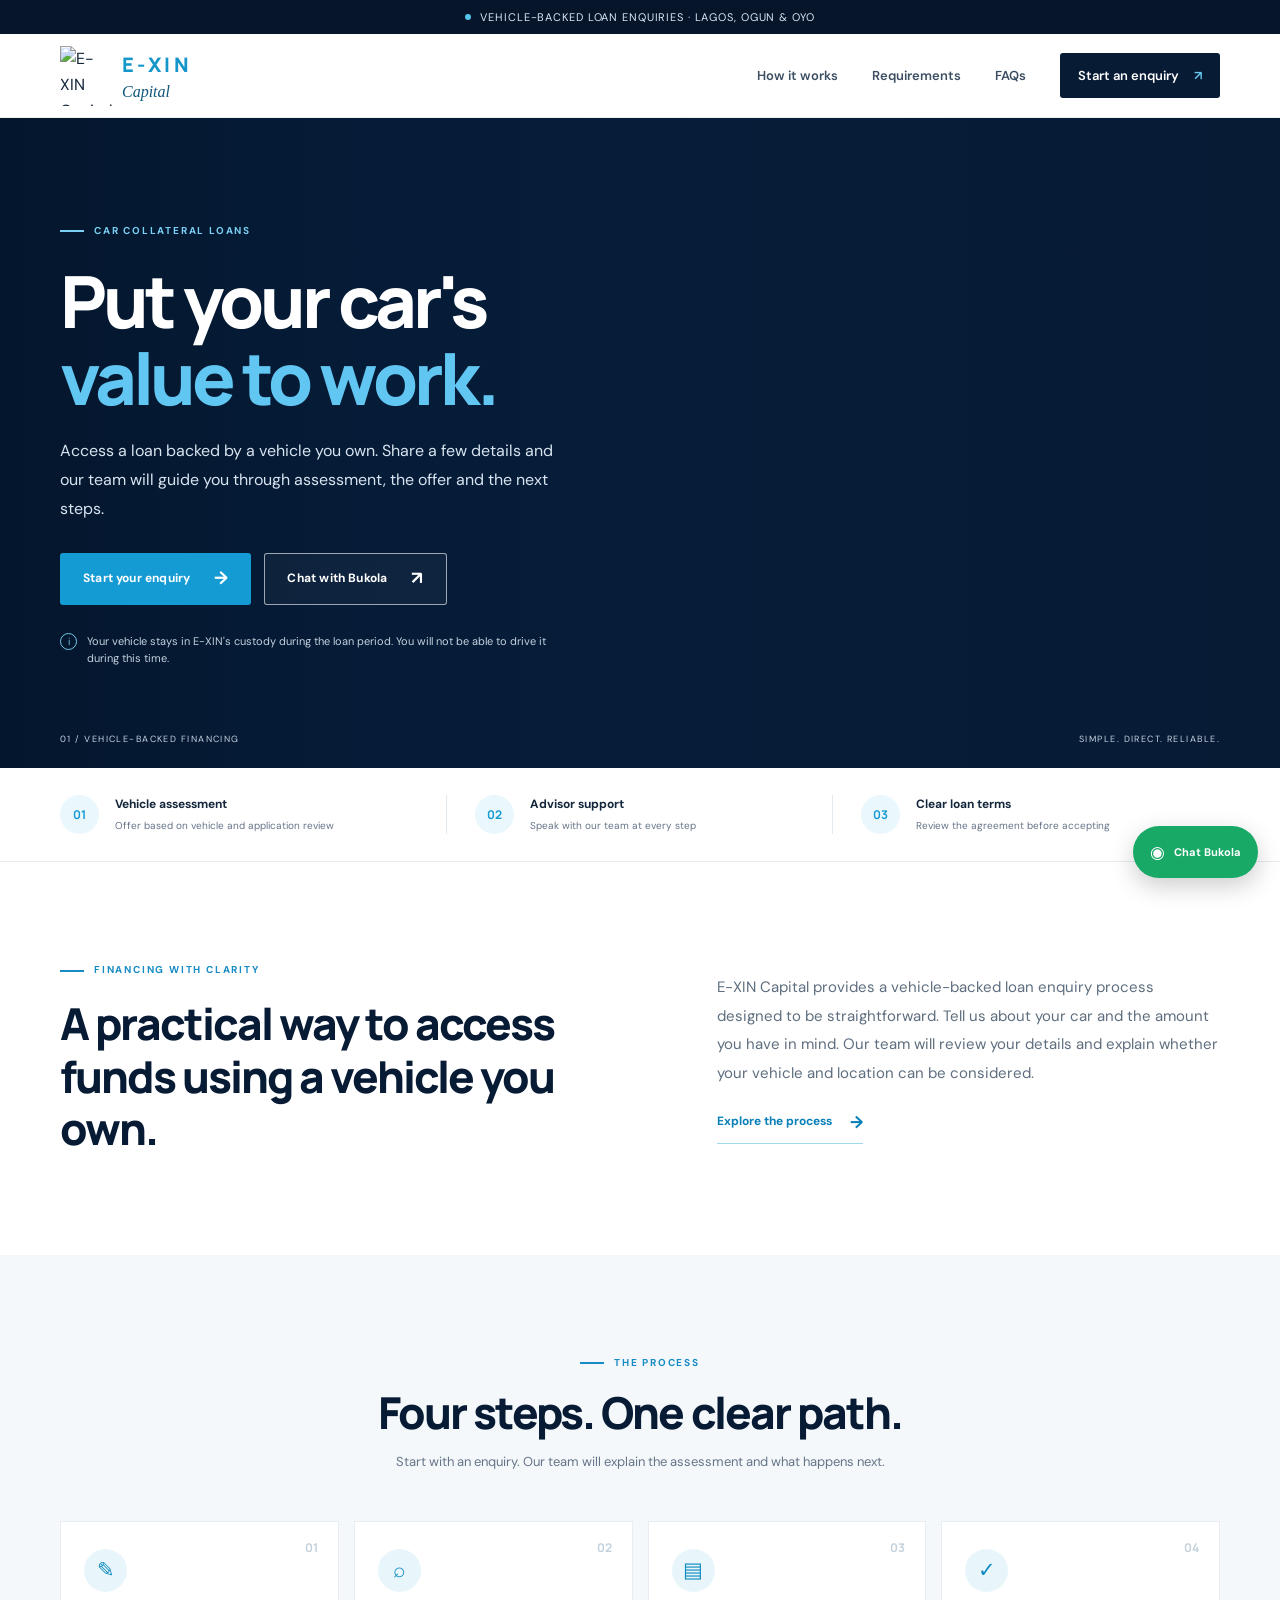
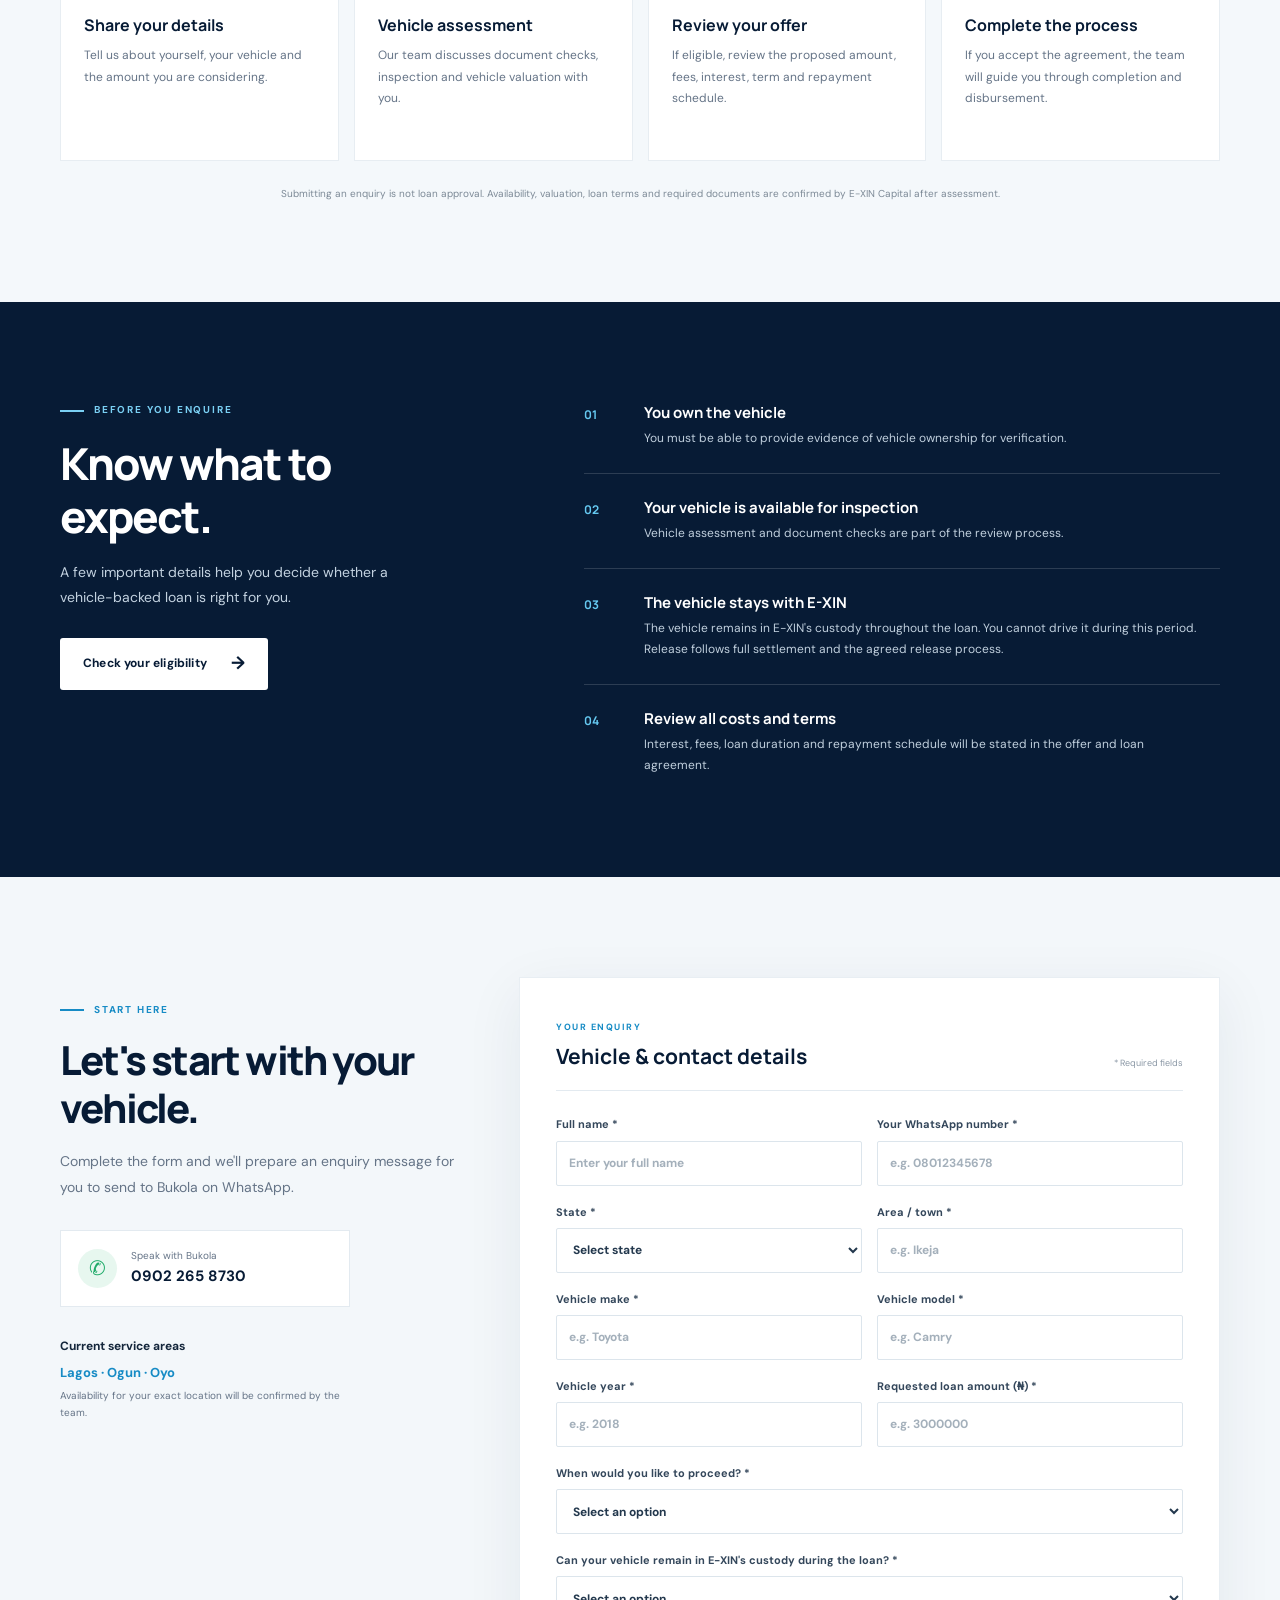
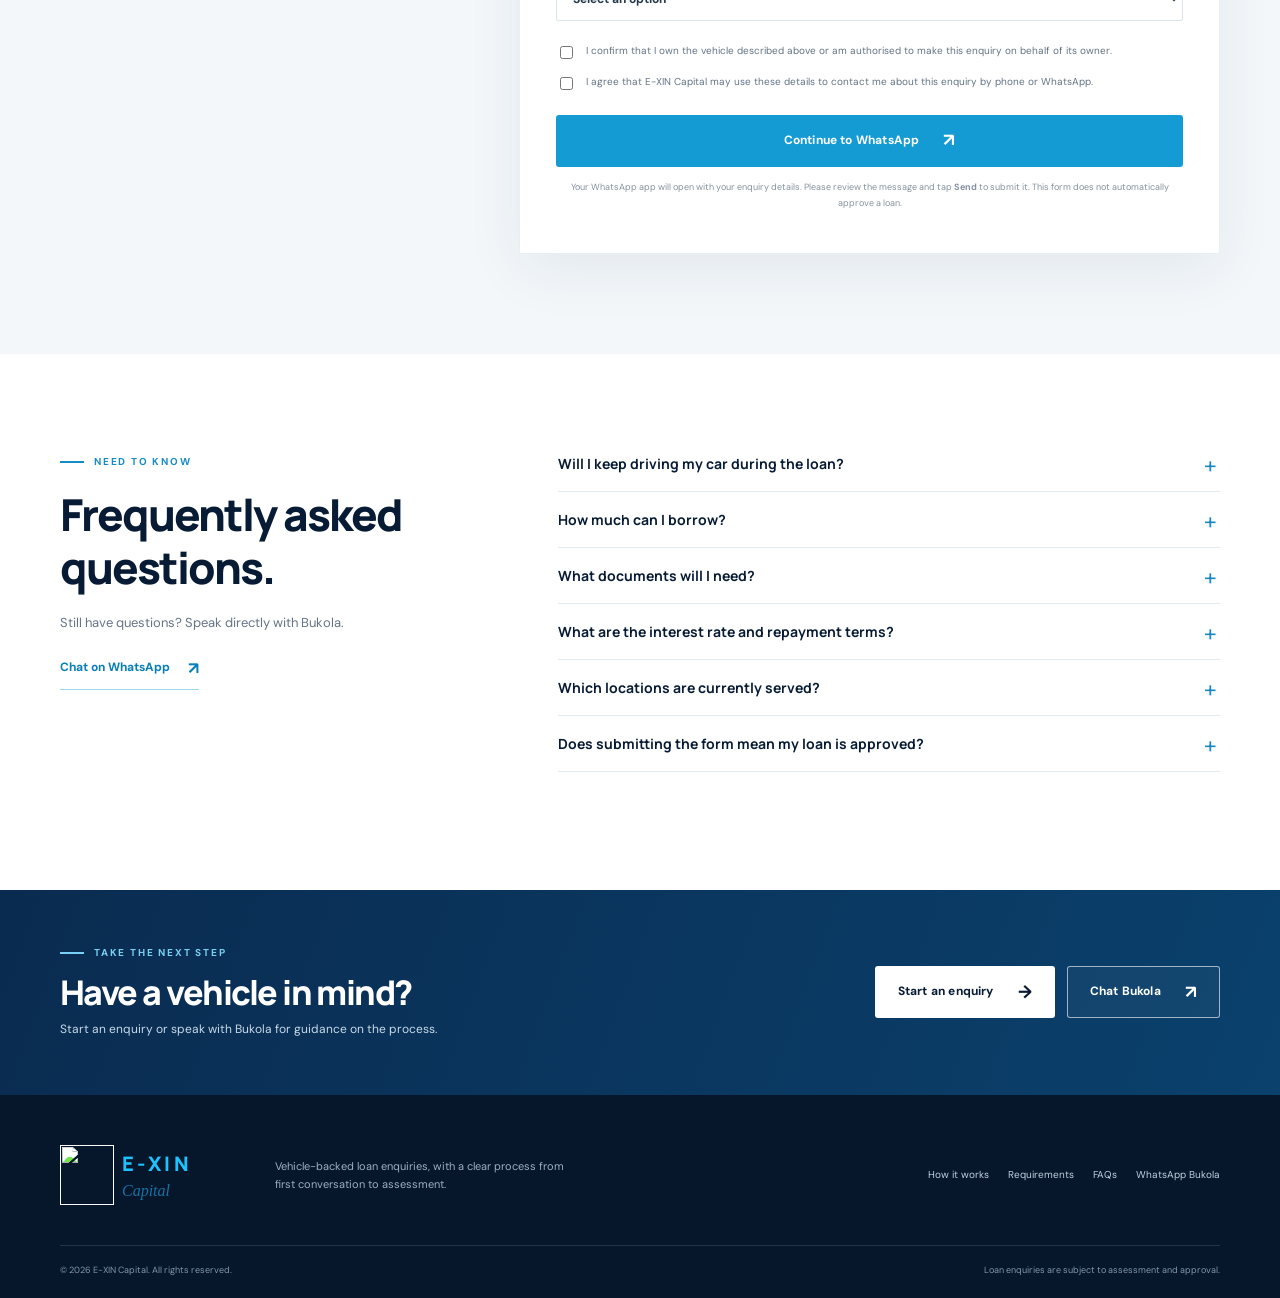
==== index.html @ 6fe63a4e "Add files via upload" ====
<!DOCTYPE html>
<html lang="en">
<head>
  <meta charset="UTF-8">
  <meta name="viewport" content="width=device-width, initial-scale=1.0">
  <meta name="theme-color" content="#071b35">
  <meta name="description" content="Explore vehicle-backed loan enquiries with E-XIN Capital. Submit your vehicle details and speak with an advisor in Lagos, Ogun or Oyo.">
  <title>Car Collateral Loans | E-XIN Capital</title>
  <link rel="preconnect" href="https://fonts.googleapis.com">
  <link rel="preconnect" href="https://fonts.gstatic.com" crossorigin>
  <link href="https://fonts.googleapis.com/css2?family=DM+Sans:wght@400;500;600;700&family=Manrope:wght@400;500;600;700;800&display=swap" rel="stylesheet">
  <link rel="stylesheet" href="style.css">
  <script defer src="script.js"></script>
</head>
<body>
  <div class="announcement"><span class="announcement-dot"></span> Vehicle-backed loan enquiries · Lagos, Ogun &amp; Oyo</div>
  <header class="site-header" id="top">
    <div class="container nav-wrap">
      <a class="brand" href="#top" aria-label="E-XIN Capital home">
        <img src="assets/exin-logo.png" alt="E-XIN Capital logo">
        <span class="brand-copy"><strong>E-XIN</strong><em>Capital</em></span>
      </a>
      <button class="menu-toggle" id="menuToggle" aria-label="Open navigation" aria-expanded="false"><span></span><span></span><span></span></button>
      <nav class="main-nav" id="mainNav" aria-label="Main navigation">
        <a href="#how-it-works">How it works</a>
        <a href="#requirements">Requirements</a>
        <a href="#faqs">FAQs</a>
        <a class="nav-cta" href="#enquiry">Start an enquiry <span>↗</span></a>
      </nav>
    </div>
  </header>

  <main>
    <section class="hero">
      <div class="hero-image" role="img" aria-label="Premium vehicle outside a modern office"></div>
      <div class="hero-shade"></div>
      <div class="container hero-content">
        <div class="eyebrow light"><span></span> CAR COLLATERAL LOANS</div>
        <h1>Put your car's<br><span>value to work.</span></h1>
        <p class="hero-lead">Access a loan backed by a vehicle you own. Share a few details and our team will guide you through assessment, the offer and the next steps.</p>
        <div class="hero-actions">
          <a class="btn btn-primary" href="#enquiry">Start your enquiry <span>→</span></a>
          <a class="btn btn-outline" href="https://wa.me/2349022658730?text=Hello%20Bukola%2C%20I%27d%20like%20to%20make%20an%20enquiry%20about%20a%20car%20collateral%20loan." target="_blank" rel="noopener">Chat with Bukola <span>↗</span></a>
        </div>
        <div class="hero-note"><span class="note-icon">i</span> Your vehicle stays in E-XIN's custody during the loan period. You will not be able to drive it during this time.</div>
      </div>
      <div class="hero-bottom container"><span>01 / VEHICLE-BACKED FINANCING</span><span>Simple. Direct. Reliable.</span></div>
    </section>

    <section class="trust-strip" aria-label="Service highlights">
      <div class="container trust-grid">
        <div><span class="trust-icon">01</span><p><strong>Vehicle assessment</strong><small>Offer based on vehicle and application review</small></p></div>
        <div><span class="trust-icon">02</span><p><strong>Advisor support</strong><small>Speak with our team at every step</small></p></div>
        <div><span class="trust-icon">03</span><p><strong>Clear loan terms</strong><small>Review the agreement before accepting</small></p></div>
      </div>
    </section>

    <section class="section intro-section">
      <div class="container two-col intro-grid">
        <div>
          <div class="eyebrow"><span></span> FINANCING WITH CLARITY</div>
          <h2>A practical way to access funds using a vehicle you own.</h2>
        </div>
        <div class="intro-copy"><p>E-XIN Capital provides a vehicle-backed loan enquiry process designed to be straightforward. Tell us about your car and the amount you have in mind. Our team will review your details and explain whether your vehicle and location can be considered.</p><a class="text-link" href="#how-it-works">Explore the process <span>→</span></a></div>
      </div>
    </section>

    <section class="section process-section" id="how-it-works">
      <div class="container">
        <div class="section-heading centered"><div class="eyebrow"><span></span> THE PROCESS</div><h2>Four steps. One clear path.</h2><p>Start with an enquiry. Our team will explain the assessment and what happens next.</p></div>
        <div class="steps-grid">
          <article class="step-card"><span class="step-no">01</span><div class="step-symbol">✎</div><h3>Share your details</h3><p>Tell us about yourself, your vehicle and the amount you are considering.</p></article>
          <article class="step-card"><span class="step-no">02</span><div class="step-symbol">⌕</div><h3>Vehicle assessment</h3><p>Our team discusses document checks, inspection and vehicle valuation with you.</p></article>
          <article class="step-card"><span class="step-no">03</span><div class="step-symbol">▤</div><h3>Review your offer</h3><p>If eligible, review the proposed amount, fees, interest, term and repayment schedule.</p></article>
          <article class="step-card"><span class="step-no">04</span><div class="step-symbol">✓</div><h3>Complete the process</h3><p>If you accept the agreement, the team will guide you through completion and disbursement.</p></article>
        </div>
        <p class="process-disclaimer">Submitting an enquiry is not loan approval. Availability, valuation, loan terms and required documents are confirmed by E-XIN Capital after assessment.</p>
      </div>
    </section>

    <section class="section requirements-section" id="requirements">
      <div class="container requirements-grid">
        <div class="requirements-copy"><div class="eyebrow light"><span></span> BEFORE YOU ENQUIRE</div><h2>Know what to expect.</h2><p>A few important details help you decide whether a vehicle-backed loan is right for you.</p><a class="btn btn-light" href="#enquiry">Check your eligibility <span>→</span></a></div>
        <div class="requirements-list">
          <article><span>01</span><div><h3>You own the vehicle</h3><p>You must be able to provide evidence of vehicle ownership for verification.</p></div></article>
          <article><span>02</span><div><h3>Your vehicle is available for inspection</h3><p>Vehicle assessment and document checks are part of the review process.</p></div></article>
          <article><span>03</span><div><h3>The vehicle stays with E-XIN</h3><p>The vehicle remains in E-XIN's custody throughout the loan. You cannot drive it during this period. Release follows full settlement and the agreed release process.</p></div></article>
          <article><span>04</span><div><h3>Review all costs and terms</h3><p>Interest, fees, loan duration and repayment schedule will be stated in the offer and loan agreement.</p></div></article>
        </div>
      </div>
    </section>

    <section class="section enquiry-section" id="enquiry">
      <div class="container enquiry-layout">
        <div class="enquiry-aside">
          <div class="eyebrow"><span></span> START HERE</div>
          <h2>Let's start with your vehicle.</h2>
          <p>Complete the form and we'll prepare an enquiry message for you to send to Bukola on WhatsApp.</p>
          <div class="contact-card"><div class="contact-icon">✆</div><div><small>Speak with Bukola</small><a href="https://wa.me/2349022658730" target="_blank" rel="noopener">0902 265 8730</a></div></div>
          <div class="service-note"><strong>Current service areas</strong><span>Lagos · Ogun · Oyo</span><small>Availability for your exact location will be confirmed by the team.</small></div>
        </div>
        <div class="form-card">
          <div class="form-card-head"><div><span class="form-kicker">YOUR ENQUIRY</span><h3>Vehicle &amp; contact details</h3></div><span class="required-note">* Required fields</span></div>
          <form id="enquiryForm">
            <div class="form-grid">
              <label>Full name *<input name="name" type="text" placeholder="Enter your full name" autocomplete="name" required></label>
              <label>Your WhatsApp number *<input name="phone" type="tel" placeholder="e.g. 08012345678" autocomplete="tel" required></label>
              <label>State *<select name="state" required><option value="">Select state</option><option>Lagos</option><option>Ogun</option><option>Oyo</option><option>Other</option></select></label>
              <label>Area / town *<input name="area" type="text" placeholder="e.g. Ikeja" required></label>
              <label>Vehicle make *<input name="make" type="text" placeholder="e.g. Toyota" required></label>
              <label>Vehicle model *<input name="model" type="text" placeholder="e.g. Camry" required></label>
              <label>Vehicle year *<input name="year" type="number" min="1980" max="2035" placeholder="e.g. 2018" required></label>
              <label>Requested loan amount (₦) *<input name="amount" type="number" min="1" step="1000" placeholder="e.g. 3000000" required></label>
              <label class="full-field">When would you like to proceed? *<select name="timeline" required><option value="">Select an option</option><option>As soon as possible</option><option>Within a week</option><option>Within a month</option><option>Just making enquiries</option></select></label>
              <label class="full-field">Can your vehicle remain in E-XIN's custody during the loan? *<select name="custody" required><option value="">Select an option</option><option>Yes</option><option>No</option><option>I need more information</option></select></label>
            </div>
            <div class="consent-wrap"><label class="check-label"><input type="checkbox" name="ownership" required><span>I confirm that I own the vehicle described above or am authorised to make this enquiry on behalf of its owner.</span></label><label class="check-label"><input type="checkbox" name="consent" required><span>I agree that E-XIN Capital may use these details to contact me about this enquiry by phone or WhatsApp.</span></label></div>
            <button class="btn btn-primary submit-btn" type="submit">Continue to WhatsApp <span>↗</span></button>
            <p class="form-footnote">Your WhatsApp app will open with your enquiry details. Please review the message and tap <strong>Send</strong> to submit it. This form does not automatically approve a loan.</p>
            <p class="form-error" id="formError" role="alert" aria-live="polite"></p>
          </form>
        </div>
      </div>
    </section>

    <section class="section faq-section" id="faqs">
      <div class="container faq-layout">
        <div><div class="eyebrow"><span></span> NEED TO KNOW</div><h2>Frequently asked questions.</h2><p>Still have questions? Speak directly with Bukola.</p><a class="text-link" href="https://wa.me/2349022658730?text=Hello%20Bukola%2C%20I%20have%20a%20question%20about%20E-XIN%20Capital%20car%20collateral%20loans." target="_blank" rel="noopener">Chat on WhatsApp <span>↗</span></a></div>
        <div class="faq-list">
          <details><summary>Will I keep driving my car during the loan?</summary><p>No. The vehicle stays in E-XIN's custody throughout the loan period, so you will not be able to drive it during this time.</p></details>
          <details><summary>How much can I borrow?</summary><p>The available amount depends on the vehicle assessment and your application. The team will confirm any offer after reviewing your details.</p></details>
          <details><summary>What documents will I need?</summary><p>Be ready to provide identification and vehicle ownership documents. Your advisor will confirm the exact documents required for your vehicle.</p></details>
          <details><summary>What are the interest rate and repayment terms?</summary><p>Interest, fees, loan duration and repayment schedule are confirmed after assessment and set out in the loan agreement. Review them carefully before accepting an offer.</p></details>
          <details><summary>Which locations are currently served?</summary><p>Enquiries are currently accepted from Lagos, Ogun and Oyo. E-XIN will confirm availability for your exact area.</p></details>
          <details><summary>Does submitting the form mean my loan is approved?</summary><p>No. The form is an enquiry only. Loan availability and approval are subject to assessment and confirmation by E-XIN Capital.</p></details>
        </div>
      </div>
    </section>

    <section class="final-cta"><div class="container final-cta-inner"><div><span class="eyebrow light"><span></span> TAKE THE NEXT STEP</span><h2>Have a vehicle in mind?</h2><p>Start an enquiry or speak with Bukola for guidance on the process.</p></div><div class="final-actions"><a class="btn btn-light" href="#enquiry">Start an enquiry <span>→</span></a><a class="btn btn-outline" href="https://wa.me/2349022658730?text=Hello%20Bukola%2C%20I%27d%20like%20to%20discuss%20a%20car%20collateral%20loan." target="_blank" rel="noopener">Chat Bukola <span>↗</span></a></div></div></section>
  </main>

  <footer class="site-footer"><div class="container footer-main"><a class="brand footer-brand" href="#top"><img src="assets/exin-logo.png" alt=""><span class="brand-copy"><strong>E-XIN</strong><em>Capital</em></span></a><p>Vehicle-backed loan enquiries, with a clear process from first conversation to assessment.</p><div class="footer-links"><a href="#how-it-works">How it works</a><a href="#requirements">Requirements</a><a href="#faqs">FAQs</a><a href="https://wa.me/2349022658730" target="_blank" rel="noopener">WhatsApp Bukola</a></div></div><div class="container footer-bottom"><span>© <span id="year"></span> E-XIN Capital. All rights reserved.</span><span>Loan enquiries are subject to assessment and approval.</span></div></footer>
  <a class="floating-whatsapp" href="https://wa.me/2349022658730?text=Hello%20Bukola%2C%20I%27d%20like%20to%20make%20an%20enquiry." target="_blank" rel="noopener" aria-label="Chat with Bukola on WhatsApp"><span>◉</span><b>Chat Bukola</b></a>
</body>
</html>
---- style.css ----
:root{--navy:#071b35;--navy2:#0c2b50;--blue:#168bc5;--cyan:#46b6e8;--ink:#14263b;--muted:#657487;--line:#e3eaf0;--pale:#f4f8fb;--white:#fff;--green:#1eaa68;--shadow:0 20px 60px rgba(8,30,55,.10)}
*{box-sizing:border-box}html{scroll-behavior:smooth;scroll-padding-top:90px}body{margin:0;font-family:'DM Sans',sans-serif;color:var(--ink);background:#fff;line-height:1.65}a{color:inherit;text-decoration:none}button,input,select{font:inherit}.container{width:min(1160px,calc(100% - 48px));margin-inline:auto}.announcement{height:34px;background:#06152a;color:#d8e8f5;text-align:center;font-size:11px;letter-spacing:.08em;text-transform:uppercase;display:flex;align-items:center;justify-content:center;gap:9px}.announcement-dot{width:6px;height:6px;border-radius:50%;background:#55c4ed}.site-header{height:84px;background:#fff;position:sticky;top:0;z-index:20;border-bottom:1px solid rgba(10,35,60,.07)}.nav-wrap{height:100%;display:flex;align-items:center;justify-content:space-between}.brand{display:flex;align-items:center;gap:8px;height:70px}.brand img{width:54px;height:60px;object-fit:contain}.brand-copy{display:flex;flex-direction:column;line-height:1}.brand-copy strong{font:800 20px 'Manrope',sans-serif;letter-spacing:.17em;color:#1596c9}.brand-copy em{font:italic 16px Georgia,serif;color:#12577c;margin-top:5px}.main-nav{display:flex;align-items:center;gap:34px;font-size:13px;font-weight:600;color:#3c4e61}.main-nav>a:not(.nav-cta):hover,.footer-links a:hover{color:var(--blue)}.nav-cta{padding:12px 18px;background:var(--navy);color:#fff;border-radius:3px}.nav-cta span{margin-left:12px;color:#6ac8ef}.menu-toggle{display:none;background:none;border:0;padding:10px}.menu-toggle span{display:block;width:24px;height:2px;background:var(--navy);margin:5px}
.hero{height:650px;min-height:590px;position:relative;display:flex;align-items:center;overflow:hidden;background:var(--navy);color:#fff}.hero-image,.hero-shade{position:absolute;inset:0}.hero-image{background:url('assets/hero-car-finance.png') center center/cover no-repeat}.hero-shade{background:linear-gradient(90deg,rgba(4,22,45,.97) 0%,rgba(5,28,56,.91) 30%,rgba(5,30,59,.52) 55%,rgba(5,25,48,.08) 100%)}.hero-content{position:relative;z-index:1;padding-top:5px}.eyebrow{display:flex;align-items:center;gap:10px;color:#168bc5;font-size:10px;font-weight:700;letter-spacing:.18em;text-transform:uppercase}.eyebrow>span{width:24px;height:2px;background:currentColor}.eyebrow.light{color:#7ad0f4}.hero h1{font:800 clamp(44px,6vw,72px)/1.08 'Manrope',sans-serif;letter-spacing:-.055em;margin:22px 0 20px;max-width:620px}.hero h1 span{color:#61c6f1}.hero-lead{max-width:510px;color:#d8e4f0;font-size:16px;line-height:1.8;margin:0 0 29px}.hero-actions{display:flex;gap:13px;flex-wrap:wrap}.btn{min-height:52px;padding:0 22px;display:inline-flex;align-items:center;justify-content:center;gap:24px;border:1px solid transparent;border-radius:3px;font-size:12px;font-weight:700;letter-spacing:.015em;transition:.2s ease;cursor:pointer}.btn span{font-size:18px}.btn-primary{background:#159bd3;color:#fff}.btn-primary:hover{background:#087cad;transform:translateY(-2px)}.btn-outline{border-color:rgba(255,255,255,.6);color:#fff;background:rgba(255,255,255,.04)}.btn-outline:hover{background:#fff;color:var(--navy)}.hero-note{display:flex;gap:10px;align-items:flex-start;margin-top:28px;max-width:510px;color:#c4d2df;font-size:11px;line-height:1.6}.note-icon{width:17px;height:17px;flex:0 0 17px;border:1px solid #75c9eb;border-radius:50%;display:grid;place-items:center;color:#75c9eb;font-size:10px}.hero-bottom{position:absolute;bottom:21px;left:50%;transform:translateX(-50%);display:flex;justify-content:space-between;color:#c5d3e1;font-size:9px;letter-spacing:.16em;text-transform:uppercase}.trust-strip{background:#fff;border-bottom:1px solid var(--line)}.trust-grid{display:grid;grid-template-columns:repeat(3,1fr);padding:27px 0}.trust-grid>div{display:flex;align-items:center;gap:16px;padding:0 28px;border-right:1px solid var(--line)}.trust-grid>div:first-child{padding-left:0}.trust-grid>div:last-child{border:0}.trust-icon{font:700 12px 'Manrope',sans-serif;color:#159bd3;background:#eaf7fc;width:39px;height:39px;border-radius:50%;display:grid;place-items:center;flex-shrink:0}.trust-grid p{margin:0;display:flex;flex-direction:column}.trust-grid strong{font-size:12px}.trust-grid small{font-size:10px;color:var(--muted);margin-top:3px}
.section{padding:100px 0}.two-col{display:grid;grid-template-columns:1.05fr .95fr;gap:100px;align-items:center}.intro-section h2,.section-heading h2,.requirements-copy h2,.enquiry-aside h2,.faq-layout h2,.final-cta h2{font:800 clamp(30px,4vw,44px)/1.2 'Manrope',sans-serif;letter-spacing:-.045em;margin:18px 0 0;color:var(--navy)}.intro-copy p{font-size:15px;line-height:1.9;color:#5e6e7e;margin:0 0 20px}.text-link{display:inline-flex;gap:18px;align-items:center;color:#087fb7;font-weight:700;font-size:12px;border-bottom:1px solid #9dd8ef;padding-bottom:7px}.text-link span{font-size:17px}.process-section{background:#f4f8fb}.section-heading.centered{text-align:center;max-width:650px;margin:0 auto 48px}.section-heading.centered .eyebrow{justify-content:center}.section-heading h2{margin-top:14px}.section-heading p{color:var(--muted);font-size:13px;margin-top:13px}.steps-grid{display:grid;grid-template-columns:repeat(4,1fr);gap:15px}.step-card{background:#fff;border:1px solid #e7edf2;padding:27px 23px 30px;min-height:240px;position:relative;transition:.2s}.step-card:hover{transform:translateY(-5px);box-shadow:var(--shadow)}.step-no{position:absolute;right:20px;top:17px;color:#c3d1dc;font:700 12px 'Manrope',sans-serif}.step-symbol{width:43px;height:43px;border-radius:50%;background:#e8f6fc;color:#108bc1;display:grid;place-items:center;font-size:21px;margin-bottom:22px}.step-card h3{font:700 16px 'Manrope',sans-serif;margin:0 0 9px;color:var(--navy)}.step-card p{font-size:12px;line-height:1.8;color:var(--muted);margin:0}.process-disclaimer{text-align:center;font-size:10px;color:#7c8996;margin:25px auto 0;max-width:780px}.requirements-section{background:var(--navy);color:#fff}.requirements-grid{display:grid;grid-template-columns:.8fr 1.2fr;gap:100px;align-items:start}.requirements-copy h2{color:#fff}.requirements-copy>p{color:#c3d2e0;font-size:14px;line-height:1.8;margin:17px 0 28px;max-width:360px}.btn-light{background:#fff;color:var(--navy)}.btn-light:hover{background:#dff4fc}.requirements-list article{display:grid;grid-template-columns:40px 1fr;gap:20px;padding:0 0 23px;margin-bottom:23px;border-bottom:1px solid rgba(255,255,255,.15)}.requirements-list article:last-child{border:0;margin:0;padding:0}.requirements-list article>span{font:700 12px 'Manrope',sans-serif;color:#65c9f1;padding-top:4px}.requirements-list h3{font:700 15px 'Manrope',sans-serif;margin:0 0 5px}.requirements-list p{color:#c0cfdd;font-size:12px;line-height:1.8;margin:0;max-width:560px}
.enquiry-section{background:#f3f7fa}.enquiry-layout{display:grid;grid-template-columns:.72fr 1.28fr;gap:65px;align-items:start}.enquiry-aside{padding-top:25px}.enquiry-aside h2{font-size:40px}.enquiry-aside>p{color:var(--muted);font-size:14px;line-height:1.8;margin:17px 0 30px}.contact-card{display:flex;gap:14px;align-items:center;padding:17px;background:#fff;border:1px solid var(--line);max-width:290px}.contact-icon{width:39px;height:39px;background:#e7f7ef;color:var(--green);border-radius:50%;display:grid;place-items:center;font-size:20px}.contact-card div:last-child{display:flex;flex-direction:column}.contact-card small{font-size:10px;color:var(--muted)}.contact-card a{font-weight:700;font-size:15px;color:var(--navy)}.service-note{display:flex;flex-direction:column;margin-top:30px;gap:5px}.service-note strong{font-size:12px}.service-note span{font-size:13px;color:#168bc5;font-weight:700}.service-note small{font-size:10px;color:var(--muted);max-width:280px}.form-card{background:#fff;padding:34px 36px;box-shadow:0 15px 55px rgba(15,44,71,.07);border:1px solid #e8eef3}.form-card-head{display:flex;justify-content:space-between;align-items:end;border-bottom:1px solid var(--line);padding-bottom:20px;margin-bottom:24px}.form-kicker{font-size:9px;color:#168bc5;font-weight:700;letter-spacing:.17em}.form-card-head h3{font:700 21px 'Manrope',sans-serif;color:var(--navy);margin:4px 0 0}.required-note{font-size:9px;color:#8a97a5}.form-grid{display:grid;grid-template-columns:1fr 1fr;gap:17px 15px}.form-grid label{font-size:11px;font-weight:700;color:#34475b;display:flex;flex-direction:column;gap:7px}.form-grid input,.form-grid select{height:45px;border:1px solid #dce5ec;background:#fff;border-radius:2px;padding:0 12px;color:#23384d;font-size:12px;outline:none;width:100%}.form-grid input:focus,.form-grid select:focus{border-color:#159bd3;box-shadow:0 0 0 3px rgba(21,155,211,.10)}.form-grid input::placeholder{color:#a4b0bb}.full-field{grid-column:1/-1}.consent-wrap{margin:22px 0;display:grid;gap:12px}.check-label{display:flex;align-items:flex-start;gap:10px;font-size:10px;line-height:1.6;color:#637386}.check-label input{accent-color:#128ec4;margin-top:3px;flex-shrink:0}.submit-btn{width:100%;border:0}.form-footnote{font-size:9px;line-height:1.7;color:#84919e;text-align:center;margin:13px 0 0}.form-error{color:#bd3030;font-size:11px;margin:8px 0 0;min-height:0}.faq-layout{display:grid;grid-template-columns:.75fr 1.25fr;gap:100px;align-items:start}.faq-layout>div:first-child>p{font-size:13px;color:var(--muted);margin:18px 0 20px}.faq-list details{border-bottom:1px solid var(--line);padding:0 0 18px;margin-bottom:18px}.faq-list summary{list-style:none;cursor:pointer;font:700 14px 'Manrope',sans-serif;color:var(--navy);position:relative;padding-right:35px}.faq-list summary::-webkit-details-marker{display:none}.faq-list summary:after{content:'+';position:absolute;right:3px;top:-4px;font:400 23px 'DM Sans',sans-serif;color:#168bc5}.faq-list details[open] summary:after{content:'−'}.faq-list details p{font-size:12px;color:var(--muted);line-height:1.8;margin:12px 35px 0 0}.final-cta{background:linear-gradient(110deg,#0a2b50,#0a416d);color:#fff;padding:55px 0}.final-cta-inner{display:flex;align-items:center;justify-content:space-between;gap:35px}.final-cta h2{color:#fff;font-size:34px;margin:11px 0 7px}.final-cta p{color:#c8d9e8;font-size:12px;margin:0}.final-actions{display:flex;gap:12px;flex-wrap:wrap}.site-footer{background:#06172c;color:#c1d0df;padding:45px 0 20px}.footer-main{display:grid;grid-template-columns:180px 1fr auto;gap:35px;align-items:center;padding-bottom:35px}.footer-brand{filter:brightness(1.3)}.footer-main>p{font-size:11px;color:#9eafbf;max-width:300px}.footer-links{display:flex;gap:19px;flex-wrap:wrap;font-size:10px}.footer-bottom{border-top:1px solid rgba(255,255,255,.12);padding-top:17px;display:flex;justify-content:space-between;gap:15px;font-size:9px;color:#8296aa}.floating-whatsapp{position:fixed;right:22px;bottom:22px;z-index:15;background:#19a967;color:#fff;display:flex;align-items:center;gap:9px;padding:12px 17px;border-radius:30px;box-shadow:0 8px 24px rgba(0,0,0,.2);font-size:11px}.floating-whatsapp span{font-size:17px}
@media(max-width:900px){.main-nav{gap:18px}.two-col,.requirements-grid,.enquiry-layout,.faq-layout{gap:45px}.hero{height:620px}.steps-grid{grid-template-columns:repeat(2,1fr)}.footer-main{grid-template-columns:150px 1fr}.footer-links{grid-column:1/-1}.trust-grid>div{padding:0 15px}}
@media(max-width:680px){.container{width:min(100% - 36px,560px)}.announcement{font-size:9px;letter-spacing:.04em}.site-header{height:72px}.brand{height:64px}.brand img{width:44px;height:54px}.brand-copy strong{font-size:17px}.brand-copy em{font-size:14px}.menu-toggle{display:block}.main-nav{display:none;position:absolute;top:72px;left:0;right:0;background:#fff;padding:18px 22px 24px;box-shadow:0 14px 25px rgba(8,30,55,.12);flex-direction:column;align-items:stretch;gap:0}.main-nav.open{display:flex}.main-nav a{padding:13px 5px;border-bottom:1px solid #edf1f4}.main-nav .nav-cta{margin-top:12px;text-align:center;border:0;padding:14px}.hero{height:auto;min-height:690px;align-items:flex-start;padding:83px 0 85px}.hero-image{background-position:61% center}.hero-shade{background:linear-gradient(90deg,rgba(4,22,45,.96),rgba(5,28,56,.82) 62%,rgba(5,25,48,.44)),linear-gradient(0deg,rgba(4,22,45,.48),transparent 55%)}.hero h1{font-size:47px;margin-top:19px}.hero-lead{font-size:14px;max-width:430px}.hero-actions{gap:10px}.btn{min-height:49px;padding:0 16px;gap:14px;font-size:11px}.hero-note{font-size:10px;max-width:420px}.hero-bottom{bottom:17px;font-size:8px;letter-spacing:.08em}.trust-grid{grid-template-columns:1fr;padding:10px 0}.trust-grid>div,.trust-grid>div:first-child{padding:14px 0;border-right:0;border-bottom:1px solid var(--line)}.trust-grid>div:last-child{border-bottom:0}.section{padding:70px 0}.two-col,.requirements-grid,.enquiry-layout,.faq-layout{grid-template-columns:1fr;gap:28px}.intro-section h2,.section-heading h2,.requirements-copy h2,.enquiry-aside h2,.faq-layout h2{font-size:33px}.intro-copy p{font-size:13px}.section-heading.centered{margin-bottom:32px}.steps-grid{gap:10px}.step-card{padding:21px 17px;min-height:225px}.step-card h3{font-size:14px}.step-card p{font-size:11px}.requirements-copy>p{font-size:13px}.requirements-list article{gap:12px}.enquiry-aside{padding-top:0}.enquiry-aside h2{max-width:400px}.enquiry-aside>p{font-size:13px;margin-bottom:20px}.service-note{margin-top:20px}.form-card{padding:25px 19px}.form-card-head{align-items:flex-start;gap:10px}.form-card-head h3{font-size:18px}.required-note{padding-top:9px;white-space:nowrap}.form-grid{grid-template-columns:1fr;gap:14px}.full-field{grid-column:auto}.form-grid input,.form-grid select{height:47px}.faq-layout{gap:32px}.faq-list summary{font-size:13px}.final-cta{padding:42px 0}.final-cta-inner{align-items:flex-start;flex-direction:column}.final-cta h2{font-size:30px}.final-actions{width:100%}.final-actions .btn{flex:1}.footer-main{grid-template-columns:1fr;gap:12px}.footer-main>p{margin:0}.footer-links{grid-column:auto;gap:15px}.footer-bottom{flex-direction:column;gap:6px;line-height:1.6}.floating-whatsapp{right:13px;bottom:13px;padding:11px 14px}.floating-whatsapp b{font-size:10px}}
@media(max-width:380px){.hero h1{font-size:41px}.hero-actions{flex-direction:column;align-items:stretch}.hero-actions .btn{width:100%}.steps-grid{grid-template-columns:1fr}.step-card{min-height:auto}.hero-bottom span:last-child{display:none}.form-card{padding-inline:15px}}
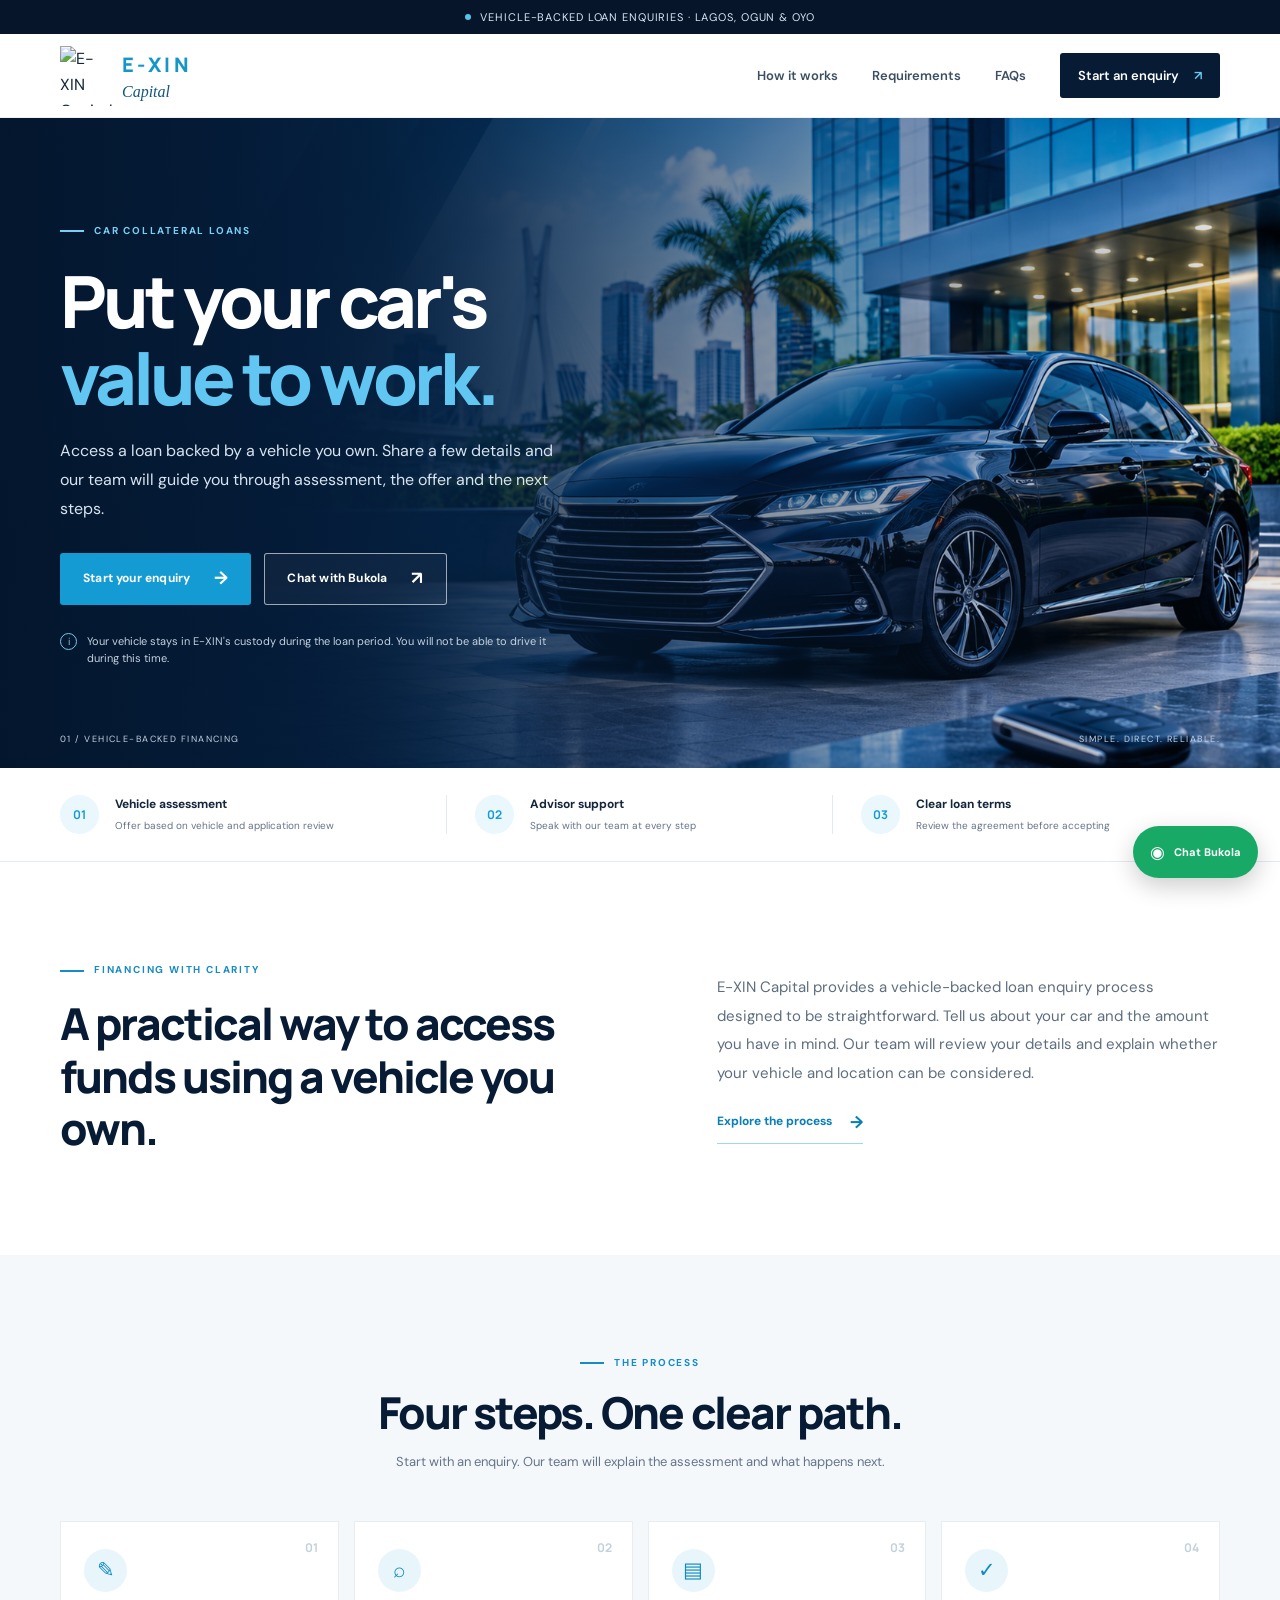
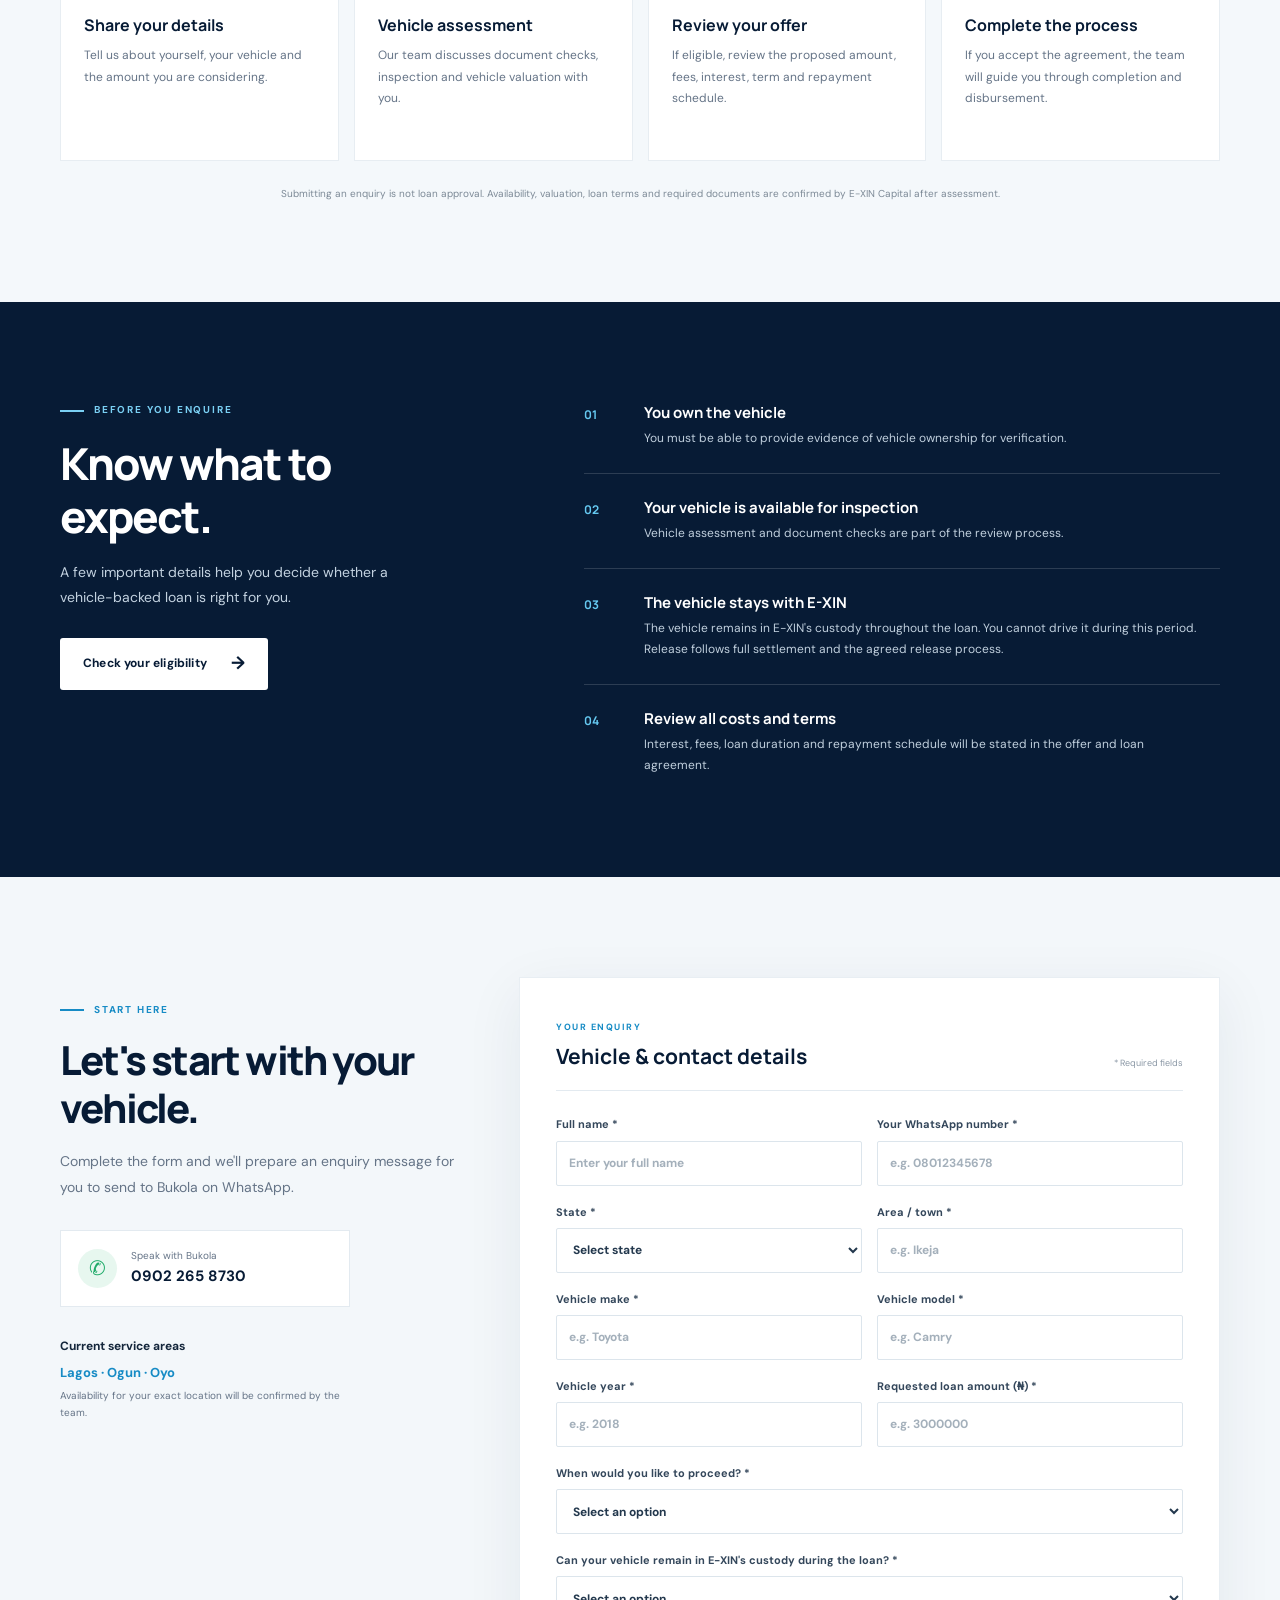
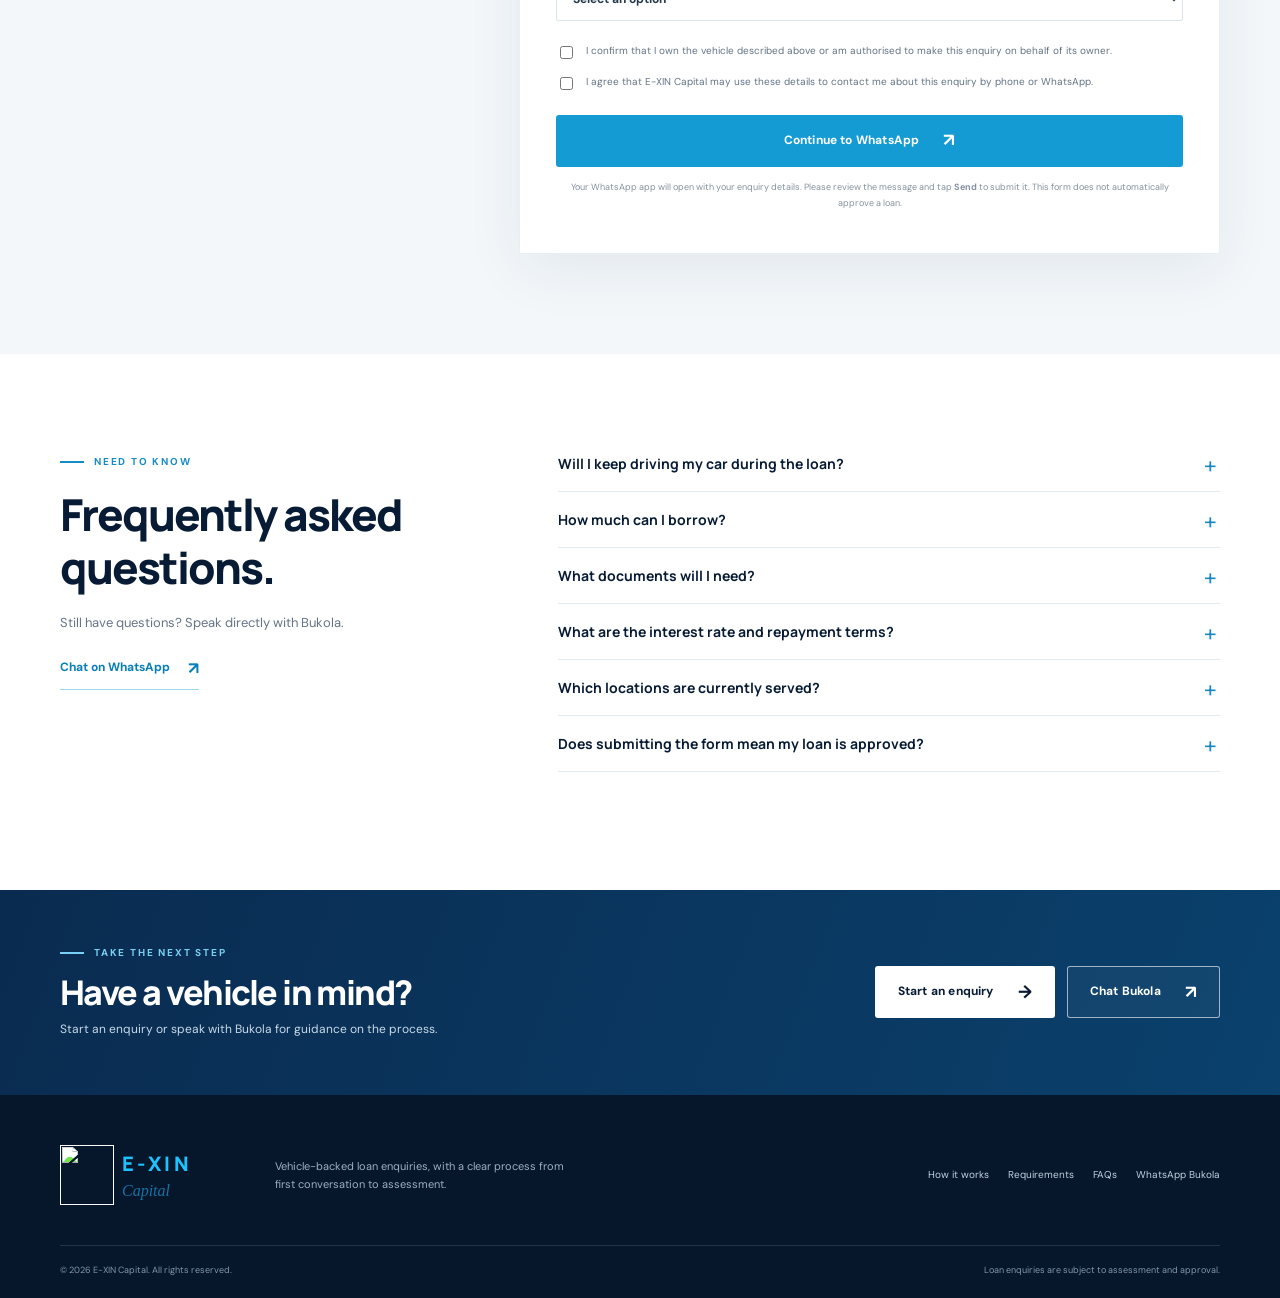
==== commit 0faee436: "Update footer logo URL and maintain content" ====
--- a/index.html
+++ b/index.html
@@ -17,7 +17,7 @@
   <header class="site-header" id="top">
     <div class="container nav-wrap">
       <a class="brand" href="#top" aria-label="E-XIN Capital home">
-        <img src="assets/exin-logo.png" alt="E-XIN Capital logo">
+        <img src="https://github.com/prinsterlizzy-jpg/autolend-by-exin/blob/main/exin-logo.png?raw=true" alt="E-XIN Capital logo">
         <span class="brand-copy"><strong>E-XIN</strong><em>Capital</em></span>
       </a>
       <button class="menu-toggle" id="menuToggle" aria-label="Open navigation" aria-expanded="false"><span></span><span></span><span></span></button>
@@ -140,7 +140,7 @@
     <section class="final-cta"><div class="container final-cta-inner"><div><span class="eyebrow light"><span></span> TAKE THE NEXT STEP</span><h2>Have a vehicle in mind?</h2><p>Start an enquiry or speak with Bukola for guidance on the process.</p></div><div class="final-actions"><a class="btn btn-light" href="#enquiry">Start an enquiry <span>→</span></a><a class="btn btn-outline" href="https://wa.me/2349022658730?text=Hello%20Bukola%2C%20I%27d%20like%20to%20discuss%20a%20car%20collateral%20loan." target="_blank" rel="noopener">Chat Bukola <span>↗</span></a></div></div></section>
   </main>
 
-  <footer class="site-footer"><div class="container footer-main"><a class="brand footer-brand" href="#top"><img src="assets/exin-logo.png" alt=""><span class="brand-copy"><strong>E-XIN</strong><em>Capital</em></span></a><p>Vehicle-backed loan enquiries, with a clear process from first conversation to assessment.</p><div class="footer-links"><a href="#how-it-works">How it works</a><a href="#requirements">Requirements</a><a href="#faqs">FAQs</a><a href="https://wa.me/2349022658730" target="_blank" rel="noopener">WhatsApp Bukola</a></div></div><div class="container footer-bottom"><span>© <span id="year"></span> E-XIN Capital. All rights reserved.</span><span>Loan enquiries are subject to assessment and approval.</span></div></footer>
+  <footer class="site-footer"><div class="container footer-main"><a class="brand footer-brand" href="#top"><img src="https://github.com/prinsterlizzy-jpg/autolend-by-exin/blob/main/exin-logo.png?raw=true" alt=""><span class="brand-copy"><strong>E-XIN</strong><em>Capital</em></span></a><p>Vehicle-backed loan enquiries, with a clear process from first conversation to assessment.</p><div class="footer-links"><a href="#how-it-works">How it works</a><a href="#requirements">Requirements</a><a href="#faqs">FAQs</a><a href="https://wa.me/2349022658730" target="_blank" rel="noopener">WhatsApp Bukola</a></div></div><div class="container footer-bottom"><span>© <span id="year"></span> E-XIN Capital. All rights reserved.</span><span>Loan enquiries are subject to assessment and approval.</span></div></footer>
   <a class="floating-whatsapp" href="https://wa.me/2349022658730?text=Hello%20Bukola%2C%20I%27d%20like%20to%20make%20an%20enquiry." target="_blank" rel="noopener" aria-label="Chat with Bukola on WhatsApp"><span>◉</span><b>Chat Bukola</b></a>
 </body>
 </html>
--- a/style.css
+++ b/style.css
@@ -6,3 +6,9 @@
 @media(max-width:900px){.main-nav{gap:18px}.two-col,.requirements-grid,.enquiry-layout,.faq-layout{gap:45px}.hero{height:620px}.steps-grid{grid-template-columns:repeat(2,1fr)}.footer-main{grid-template-columns:150px 1fr}.footer-links{grid-column:1/-1}.trust-grid>div{padding:0 15px}}
 @media(max-width:680px){.container{width:min(100% - 36px,560px)}.announcement{font-size:9px;letter-spacing:.04em}.site-header{height:72px}.brand{height:64px}.brand img{width:44px;height:54px}.brand-copy strong{font-size:17px}.brand-copy em{font-size:14px}.menu-toggle{display:block}.main-nav{display:none;position:absolute;top:72px;left:0;right:0;background:#fff;padding:18px 22px 24px;box-shadow:0 14px 25px rgba(8,30,55,.12);flex-direction:column;align-items:stretch;gap:0}.main-nav.open{display:flex}.main-nav a{padding:13px 5px;border-bottom:1px solid #edf1f4}.main-nav .nav-cta{margin-top:12px;text-align:center;border:0;padding:14px}.hero{height:auto;min-height:690px;align-items:flex-start;padding:83px 0 85px}.hero-image{background-position:61% center}.hero-shade{background:linear-gradient(90deg,rgba(4,22,45,.96),rgba(5,28,56,.82) 62%,rgba(5,25,48,.44)),linear-gradient(0deg,rgba(4,22,45,.48),transparent 55%)}.hero h1{font-size:47px;margin-top:19px}.hero-lead{font-size:14px;max-width:430px}.hero-actions{gap:10px}.btn{min-height:49px;padding:0 16px;gap:14px;font-size:11px}.hero-note{font-size:10px;max-width:420px}.hero-bottom{bottom:17px;font-size:8px;letter-spacing:.08em}.trust-grid{grid-template-columns:1fr;padding:10px 0}.trust-grid>div,.trust-grid>div:first-child{padding:14px 0;border-right:0;border-bottom:1px solid var(--line)}.trust-grid>div:last-child{border-bottom:0}.section{padding:70px 0}.two-col,.requirements-grid,.enquiry-layout,.faq-layout{grid-template-columns:1fr;gap:28px}.intro-section h2,.section-heading h2,.requirements-copy h2,.enquiry-aside h2,.faq-layout h2{font-size:33px}.intro-copy p{font-size:13px}.section-heading.centered{margin-bottom:32px}.steps-grid{gap:10px}.step-card{padding:21px 17px;min-height:225px}.step-card h3{font-size:14px}.step-card p{font-size:11px}.requirements-copy>p{font-size:13px}.requirements-list article{gap:12px}.enquiry-aside{padding-top:0}.enquiry-aside h2{max-width:400px}.enquiry-aside>p{font-size:13px;margin-bottom:20px}.service-note{margin-top:20px}.form-card{padding:25px 19px}.form-card-head{align-items:flex-start;gap:10px}.form-card-head h3{font-size:18px}.required-note{padding-top:9px;white-space:nowrap}.form-grid{grid-template-columns:1fr;gap:14px}.full-field{grid-column:auto}.form-grid input,.form-grid select{height:47px}.faq-layout{gap:32px}.faq-list summary{font-size:13px}.final-cta{padding:42px 0}.final-cta-inner{align-items:flex-start;flex-direction:column}.final-cta h2{font-size:30px}.final-actions{width:100%}.final-actions .btn{flex:1}.footer-main{grid-template-columns:1fr;gap:12px}.footer-main>p{margin:0}.footer-links{grid-column:auto;gap:15px}.footer-bottom{flex-direction:column;gap:6px;line-height:1.6}.floating-whatsapp{right:13px;bottom:13px;padding:11px 14px}.floating-whatsapp b{font-size:10px}}
 @media(max-width:380px){.hero h1{font-size:41px}.hero-actions{flex-direction:column;align-items:stretch}.hero-actions .btn{width:100%}.steps-grid{grid-template-columns:1fr}.step-card{min-height:auto}.hero-bottom span:last-child{display:none}.form-card{padding-inline:15px}}
+.hero-image {
+    background-image: url('./hero-car-finance.png');
+    background-position: center center;
+    background-size: cover;
+    background-repeat: no-repeat;
+}
